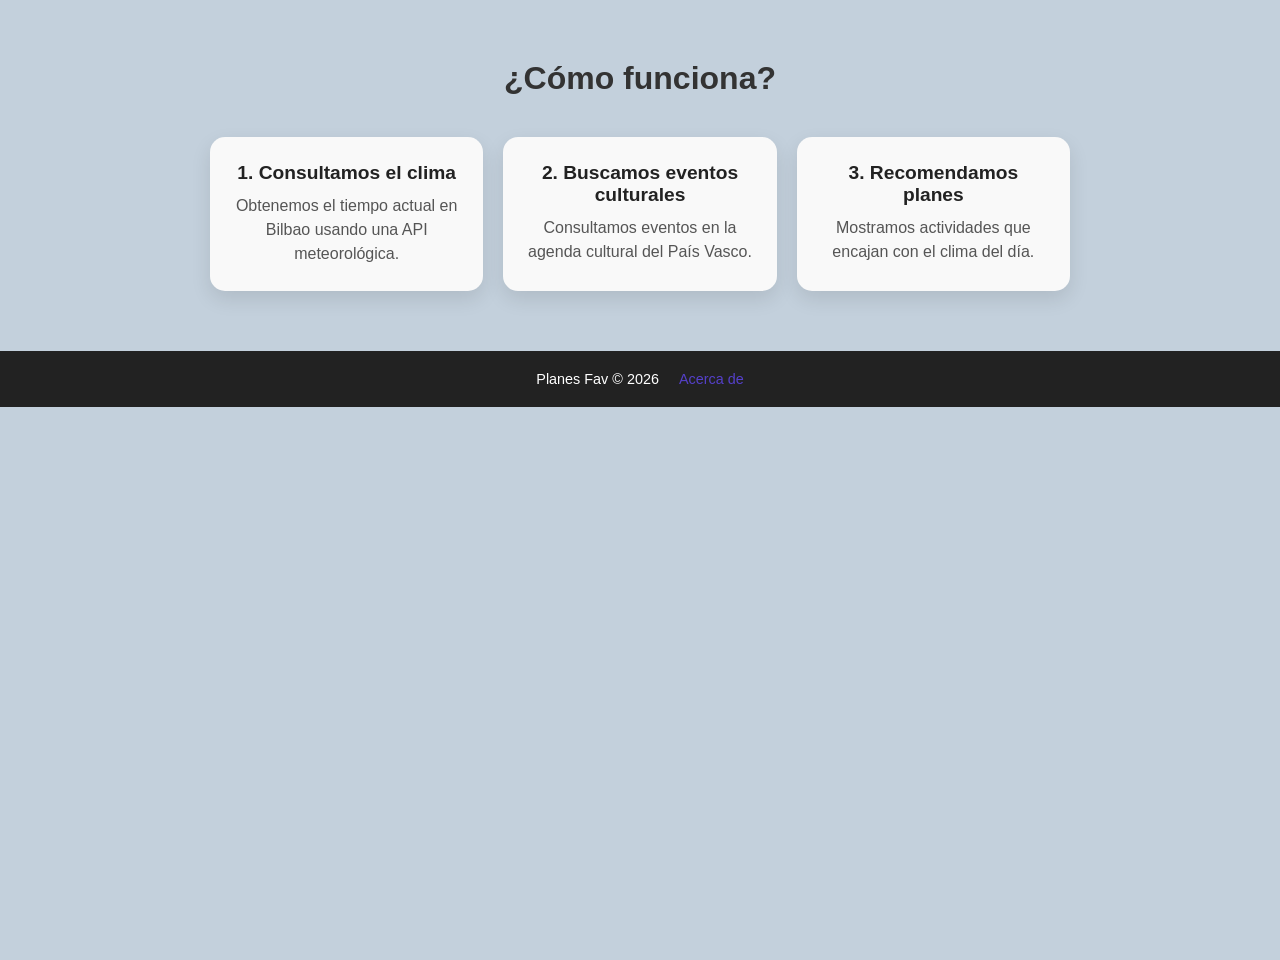
==== about.html @ a35ccf2e "Cambaiar estilos del proyecto" ====
<!DOCTYPE html>
<html lang="en">

<head>
    <meta charset="UTF-8">
    <meta name="viewport" content="width=device-width, initial-scale=1.0">
    <title>Acerca de</title>
    <link rel="icon" type="image/x-icon" href="./assets/favicon.ico">
    <link rel="stylesheet" href="src/css/about.css">
    <link rel="stylesheet" href="src/css/index.css">

</head>

<body>
    <section id="about" class="about-section">
        <h2>¿Cómo funciona?</h2>
        <div class="steps">
            <div class="step">
                <h3>1. Consultamos el clima</h3>
                <p>Obtenemos el tiempo actual en Bilbao usando una API meteorológica.</p>
            </div>
            <div class="step">
                <h3>2. Buscamos eventos culturales</h3>
                <p>Consultamos eventos en la agenda cultural del País Vasco.</p>
            </div>
            <div class="step">
                <h3>3. Recomendamos planes</h3>
                <p>Mostramos actividades que encajan con el clima del día.</p>
            </div>
        </div>
    </section>
    <footer class="footer" id="footer"> </footer>
    <script type="module" src="src/components/footer.js"></script>

</body>

</html>
---- src/css/about.css ----
@import url('styles.css');

.about-section {
    max-width: 900px;
    margin: 60px auto;
    padding: 0 20px;
    text-align: center;
    font-family: 'Segoe UI', Tahoma, Geneva, Verdana, sans-serif;
}

.about-section h2 {
    font-size: 2rem;
    margin-bottom: 40px;
    color: #333;
}

.steps {
    display: flex;
    flex-wrap: wrap;
    gap: 20px;
    justify-content: center;
}

.step {
    background: #f9f9f9;
    padding: 25px 20px;
    border-radius: 15px;
    box-shadow: 0 8px 20px rgba(0, 0, 0, 0.1);
    flex: 1 1 250px;
    transition: transform 0.3s, box-shadow 0.3s;
}

.step:hover {
    transform: translateY(-5px);
    box-shadow: 0 12px 25px rgba(0, 0, 0, 0.15);
}

.step h3 {
    font-size: 1.2rem;
    color: #222;
    margin-bottom: 10px;
}

.step p {
    font-size: 1rem;
    color: #555;
    line-height: 1.5;
}


/* Responsive móvil */
@media (max-width: 600px) {
    .steps {
        flex-direction: column;
        align-items: center;
    }
}
---- src/css/index.css ----
@import url('styles.css');


/* NAVBAR */
.navbar {
  display: flex;
  justify-content: space-between;
  align-items: center;
  padding: 0.5rem 1rem;
}

.nav-left a {
  display: flex;
  align-items: center;
}

.nav-left .logo {
  width: 135px;
  height: auto;
  object-fit: contain;
}

.nav-right a {
  display: flex;
  align-items: center;
}

/* SECCIONES */
.weather-section {
  display: flex;
  justify-content: center;
  padding: 20px;
}

.weather-card {
  background: var(--primary);
  backdrop-filter: blur(8px);
  border-radius: 24px;
  padding: 20px 40px;
  color: var(--bg-card);
  border: 1px solid rgba(255, 255, 255, 0.3);
  text-align: center;
}

.weather-card h2 {
  font-size: 1.2rem;
  margin-bottom: 15px;
  font-weight: 600;
}

.weather-content {
  display: flex;
  gap: 30px;
  justify-content: center;
  align-items: center;
}

.weather-item {
  display: flex;
  flex-direction: column;
  gap: 4px;
}

.weather-item .label {
  font-size: 0.7rem;
  text-transform: uppercase;
  letter-spacing: 1px;
  opacity: 0.8;
}

.weather-item .value {
  font-size: 1.1rem;
  font-weight: 600;
}

/* FOOTER */
.footer {
  display: flex;
  justify-content: center;
  align-items: center;
  gap: 20px;
  padding: 20px;
  margin-top: auto;
  background: #222;
  color: #fff;
  font-size: 0.9rem;
}

.footer p {
  margin: 0;
}


@media(max-width: 480px) {
  .navbar {
    flex-direction: column;
    gap: 0.5rem;
    padding: 1rem;
  }

  .nav-left,
  .nav-right {
    justify-content: center;
  }

  .login-btn {
    width: 100%;
    text-align: center;
  }
}
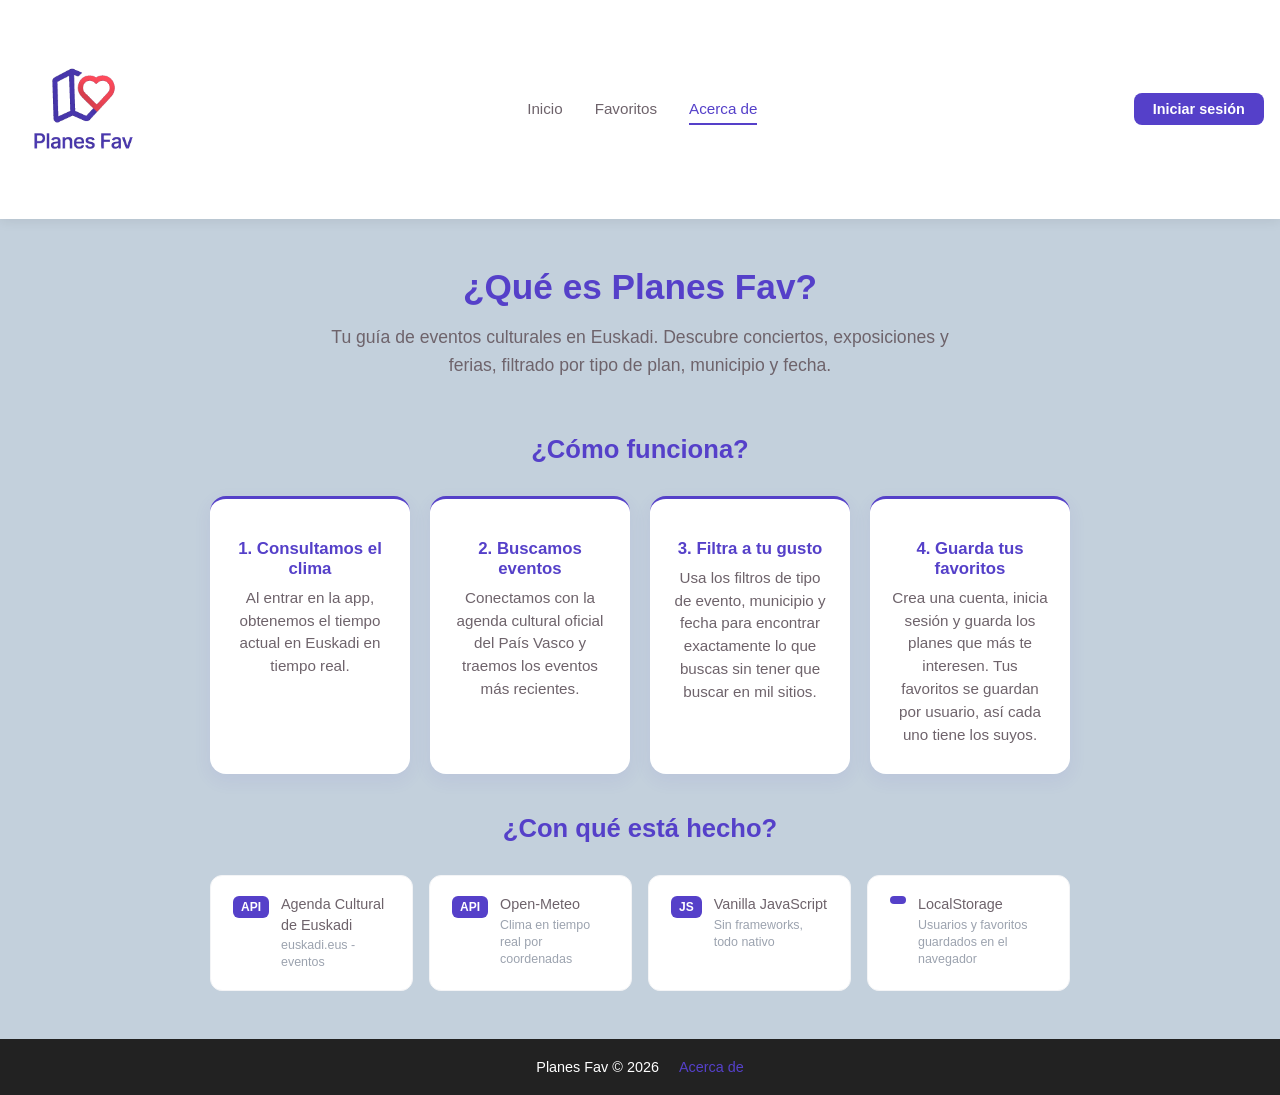
==== commit 55031f13: "Añade página de favoritos (favorites.html) y conecta con lógica de favoritos para renderizar cards  " ====
--- a/about.html
+++ b/about.html
@@ -1,35 +1,81 @@
 <!DOCTYPE html>
-<html lang="en">
+<html lang="es">
 
 <head>
     <meta charset="UTF-8">
     <meta name="viewport" content="width=device-width, initial-scale=1.0">
     <title>Acerca de</title>
     <link rel="icon" type="image/x-icon" href="./assets/favicon.ico">
+    <link rel="stylesheet" href="src/css/styles.css">
+    <link rel="stylesheet" href="src/css/nav.css">
+    <link rel="stylesheet" href="src/css/index.css">
     <link rel="stylesheet" href="src/css/about.css">
-    <link rel="stylesheet" href="src/css/index.css">
-
 </head>
 
 <body>
-    <section id="about" class="about-section">
-        <h2>¿Cómo funciona?</h2>
-        <div class="steps">
-            <div class="step">
-                <h3>1. Consultamos el clima</h3>
-                <p>Obtenemos el tiempo actual en Bilbao usando una API meteorológica.</p>
+
+    <nav class="navbar" id="navbar"></nav>
+
+    <main class="page-main">
+
+        <section class="about-hero">
+            <h1>¿Qué es Planes Fav?</h1>
+            <p>Tu guía de eventos culturales en Euskadi. Descubre conciertos, exposiciones y ferias, filtrado por tipo de plan, municipio y fecha.</p>
+        </section>
+
+        <section class="about-section">
+            <h2>¿Cómo funciona?</h2>
+            <div class="steps">
+                <div class="step">
+                    <div class="step-icon"></div>
+                    <h3>1. Consultamos el clima</h3>
+                    <p>Al entrar en la app, obtenemos el tiempo actual en Euskadi en tiempo real.</p>
+                </div>
+                <div class="step">
+                    <div class="step-icon"></div>
+                    <h3>2. Buscamos eventos</h3>
+                    <p>Conectamos con la agenda cultural oficial del País Vasco y traemos los eventos más recientes.</p>
+                </div>
+                <div class="step">
+                    <div class="step-icon"></div>
+                    <h3>3. Filtra a tu gusto</h3>
+                    <p>Usa los filtros de tipo de evento, municipio y fecha para encontrar exactamente lo que buscas sin tener que buscar en mil sitios.</p>
+                </div>
+                <div class="step">
+                    <div class="step-icon"></div>
+                    <h3>4. Guarda tus favoritos</h3>
+                    <p>Crea una cuenta, inicia sesión y guarda los planes que más te interesen. Tus favoritos se guardan por usuario, así cada uno tiene los suyos.</p>
+                </div>
             </div>
-            <div class="step">
-                <h3>2. Buscamos eventos culturales</h3>
-                <p>Consultamos eventos en la agenda cultural del País Vasco.</p>
+        </section>
+
+        <section class="about-section about-tech">
+            <h2>¿Con qué está hecho?</h2>
+            <div class="tech-grid">
+                <div class="tech-item">
+                    <span class="tech-badge">API</span>
+                    <p>Agenda Cultural de Euskadi <br><small>euskadi.eus - eventos</small></p>
+                </div>
+                <div class="tech-item">
+                    <span class="tech-badge">API</span>
+                    <p>Open-Meteo <br><small>Clima en tiempo real por coordenadas</small></p>
+                </div>
+                <div class="tech-item">
+                    <span class="tech-badge">JS</span>
+                    <p>Vanilla JavaScript <br><small>Sin frameworks, todo nativo</small></p>
+                </div>
+                <div class="tech-item">
+                    <span class="tech-badge"></span>
+                    <p>LocalStorage <br><small>Usuarios y favoritos guardados en el navegador</small></p>
+                </div>
             </div>
-            <div class="step">
-                <h3>3. Recomendamos planes</h3>
-                <p>Mostramos actividades que encajan con el clima del día.</p>
-            </div>
-        </div>
-    </section>
-    <footer class="footer" id="footer"> </footer>
+        </section>
+
+    </main>
+
+    <footer class="footer" id="footer"></footer>
+
+    <script src="src/components/nav.js"></script>
     <script type="module" src="src/components/footer.js"></script>
 
 </body>
--- a/src/css/styles.css
+++ b/src/css/styles.css
@@ -0,0 +1,52 @@
+:root {
+    --primary: #5540C9;
+    --secondary: #c3d0dc;
+    --bg-btn-hover: #6366f1;
+    --bg-card: #ffffff;
+    --text-main: #6E636B;
+    --text-light: #f3f4f6;
+    --icon-fav: #ff4b5c;
+}
+
+* {
+    box-sizing: border-box;
+    padding: 0;
+    margin: 0;
+}
+
+body {
+    background: var(--secondary);
+    font-family: sans-serif;
+    min-height: 100vh;
+    display: flex;
+    flex-direction: column;
+}
+
+main,
+.page-main {
+    flex: 1;
+}
+
+button {
+    width: 100%;
+    padding: 12px;
+    background-color: var(--primary);
+    color: var(--bg-card);
+    border: none;
+    border-radius: 10px;
+    cursor: pointer;
+    font-size: 16px;
+}
+
+button:hover {
+    background-color: var(--bg-btn-hover);
+}
+
+a {
+    color: var(--primary);
+    text-decoration: none;
+}
+
+a:hover {
+    color: var(--bg-btn-hover);
+}
--- a/src/css/nav.css
+++ b/src/css/nav.css
@@ -0,0 +1,113 @@
+.navbar {
+    display: flex;
+    justify-content: space-between;
+    align-items: center;
+    padding: 0.75rem 2rem;
+    background: var(--bg-card);
+    box-shadow: 0 2px 12px rgba(0, 0, 0, 0.08);
+    position: sticky;
+    top: 0;
+    z-index: 100;
+}
+
+.nav-left .logo {
+    width: 120px;
+    height: auto;
+    object-fit: contain;
+    display: block;
+}
+
+.nav-links {
+    display: flex;
+    gap: 2rem;
+    align-items: center;
+}
+
+.nav-links a {
+    color: var(--text-main);
+    font-weight: 500;
+    font-size: 0.95rem;
+    padding: 0.4rem 0;
+    border-bottom: 2px solid transparent;
+    transition: 0.2s;
+}
+
+.nav-links a:hover,
+.nav-links a.active {
+    color: var(--primary);
+    border-bottom-color: var(--primary);
+}
+
+.nav-right {
+    display: flex;
+    align-items: center;
+    gap: 1rem;
+}
+
+.nav-user {
+    display: flex;
+    align-items: center;
+    gap: 0.75rem;
+}
+
+.nav-username {
+    font-size: 0.9rem;
+    color: var(--text-main);
+    font-weight: 500;
+}
+
+.btn-login,
+.btn-logout {
+    width: auto;
+    padding: 0.5rem 1.2rem;
+    font-size: 0.9rem;
+    border-radius: 8px;
+    cursor: pointer;
+    font-weight: 600;
+    transition: 0.2s;
+}
+
+.btn-login {
+    background: var(--primary);
+    color: var(--bg-card);
+    border: none;
+}
+
+.btn-login:hover {
+    background: var(--bg-btn-hover);
+}
+
+.btn-logout {
+    background: transparent;
+    color: var(--primary);
+    border: 2px solid var(--primary);
+}
+
+.btn-logout:hover {
+    background: var(--primary);
+    color: var(--bg-card);
+}
+
+@media (max-width: 600px) {
+    .navbar {
+        flex-wrap: wrap;
+        gap: 0.75rem;
+        padding: 0.75rem 1rem;
+    }
+
+    .nav-links {
+        order: 3;
+        width: 100%;
+        justify-content: center;
+        gap: 1.5rem;
+    }
+
+    .nav-left,
+    .nav-right {
+        flex: 1;
+    }
+
+    .nav-right {
+        justify-content: flex-end;
+    }
+}
--- a/src/css/index.css
+++ b/src/css/index.css
@@ -1,7 +1,5 @@
 @import url('styles.css');
 
-
-/* NAVBAR */
 .navbar {
   display: flex;
   justify-content: space-between;
@@ -25,7 +23,28 @@
   align-items: center;
 }
 
-/* SECCIONES */
+.filter-bar {
+  display: flex;
+  flex-wrap: wrap;
+  gap: 0.5rem;
+  align-items: center;
+  padding: 0.75rem 1rem;
+  background: var(--bg-card);
+  border-bottom: 1px solid var(--text-light);
+}
+ 
+.filter-bar select,
+.filter-bar input[type="date"] {
+  flex: 1 1 140px;
+  min-width: 0;
+  padding: 0.4rem 0.6rem;
+  border: 1px solid #d1d5db;
+  border-radius: 8px;
+  font-size: 0.9rem;
+  background: white;
+  color: var(--text-main);
+}
+
 .weather-section {
   display: flex;
   justify-content: center;
@@ -40,6 +59,8 @@
   color: var(--bg-card);
   border: 1px solid rgba(255, 255, 255, 0.3);
   text-align: center;
+  width: 100%;
+  max-width: 600px;
 }
 
 .weather-card h2 {
@@ -73,7 +94,6 @@
   font-weight: 600;
 }
 
-/* FOOTER */
 .footer {
   display: flex;
   justify-content: center;
@@ -90,8 +110,7 @@
   margin: 0;
 }
 
-
-@media(max-width: 480px) {
+@media(max-width: 540px) {
   .navbar {
     flex-direction: column;
     gap: 0.5rem;
@@ -107,4 +126,24 @@
     width: 100%;
     text-align: center;
   }
+
+  .filter-bar {
+    flex-direction: column;
+    align-items: stretch;
+  }
+ 
+  .filter-bar select,
+  .filter-bar input[type="date"] {
+    width: 100%;
+    flex: unset;
+  }
+
+    .weather-card {
+    padding: 16px 20px;
+  }
+ 
+  .weather-content {
+    gap: 16px;
+  }
+ 
 }
--- a/src/css/about.css
+++ b/src/css/about.css
@@ -1,17 +1,35 @@
 @import url('styles.css');
+
+.about-hero {
+    text-align: center;
+    padding: 3rem 20px 1rem;
+    max-width: 700px;
+    margin: 0 auto;
+}
+
+.about-hero h1 {
+    font-size: 2.2rem;
+    color: var(--primary);
+    margin-bottom: 1rem;
+}
+
+.about-hero p {
+    font-size: 1.1rem;
+    color: var(--text-main);
+    line-height: 1.6;
+}
 
 .about-section {
     max-width: 900px;
-    margin: 60px auto;
+    margin: 2.5rem auto;
     padding: 0 20px;
     text-align: center;
-    font-family: 'Segoe UI', Tahoma, Geneva, Verdana, sans-serif;
 }
 
 .about-section h2 {
-    font-size: 2rem;
-    margin-bottom: 40px;
-    color: #333;
+    font-size: 1.6rem;
+    margin-bottom: 2rem;
+    color: var(--primary);
 }
 
 .steps {
@@ -22,36 +40,105 @@
 }
 
 .step {
-    background: #f9f9f9;
-    padding: 25px 20px;
-    border-radius: 15px;
-    box-shadow: 0 8px 20px rgba(0, 0, 0, 0.1);
-    flex: 1 1 250px;
-    transition: transform 0.3s, box-shadow 0.3s;
+    background: var(--bg-card);
+    padding: 28px 22px;
+    border-radius: 16px;
+    box-shadow: 0 6px 18px rgba(85, 64, 201, 0.08);
+    flex: 1 1 200px;
+    transition: 0.3s;
+    border-top: 3px solid var(--primary);
 }
 
 .step:hover {
-    transform: translateY(-5px);
-    box-shadow: 0 12px 25px rgba(0, 0, 0, 0.15);
+    transform: translateY(-6px);
+    box-shadow: 0 12px 28px rgba(85, 64, 201, 0.15);
+}
+
+.step-icon {
+    font-size: 2rem;
+    margin-bottom: 0.75rem;
 }
 
 .step h3 {
-    font-size: 1.2rem;
-    color: #222;
-    margin-bottom: 10px;
+    font-size: 1.05rem;
+    color: var(--primary);
+    margin-bottom: 8px;
+    font-weight: 700;
 }
 
 .step p {
-    font-size: 1rem;
-    color: #555;
+    font-size: 0.95rem;
+    color: var(--text-main);
     line-height: 1.5;
 }
 
+.about-tech {
+    margin-bottom: 3rem;
+}
 
-/* Responsive móvil */
+.tech-grid {
+    display: flex;
+    flex-wrap: wrap;
+    gap: 16px;
+    justify-content: center;
+}
+
+.tech-item {
+    background: var(--bg-card);
+    border: 1px solid var(--text-light);
+    border-radius: 12px;
+    padding: 18px 22px;
+    flex: 1 1 180px;
+    text-align: left;
+    display: flex;
+    align-items: flex-start;
+    gap: 12px;
+    transition: 0.2s;
+}
+
+.tech-item:hover {
+    box-shadow: 0 6px 18px rgba(85, 64, 201, 0.1);
+}
+
+.tech-badge {
+    background: var(--primary);
+    color: var(--bg-card);
+    font-size: 0.75rem;
+    font-weight: bold;
+    padding: 4px 8px;
+    border-radius: 6px;
+    white-space: nowrap;
+    margin-top: 2px;
+    flex-shrink: 0;
+}
+
+.tech-item p {
+    font-size: 0.9rem;
+    color: var(--text-main);
+    line-height: 1.4;
+}
+
+.tech-item small {
+    display: block;
+    font-size: 0.78rem;
+    color: #9ca3af;
+    margin-top: 2px;
+}
+
 @media (max-width: 600px) {
-    .steps {
+    .about-hero h1 {
+        font-size: 1.7rem;
+    }
+
+    .steps,
+    .tech-grid {
         flex-direction: column;
-        align-items: center;
+        align-items: stretch;
+    }
+
+    .step,
+    .tech-item {
+        flex: unset;
+        width: 100%;
     }
 }
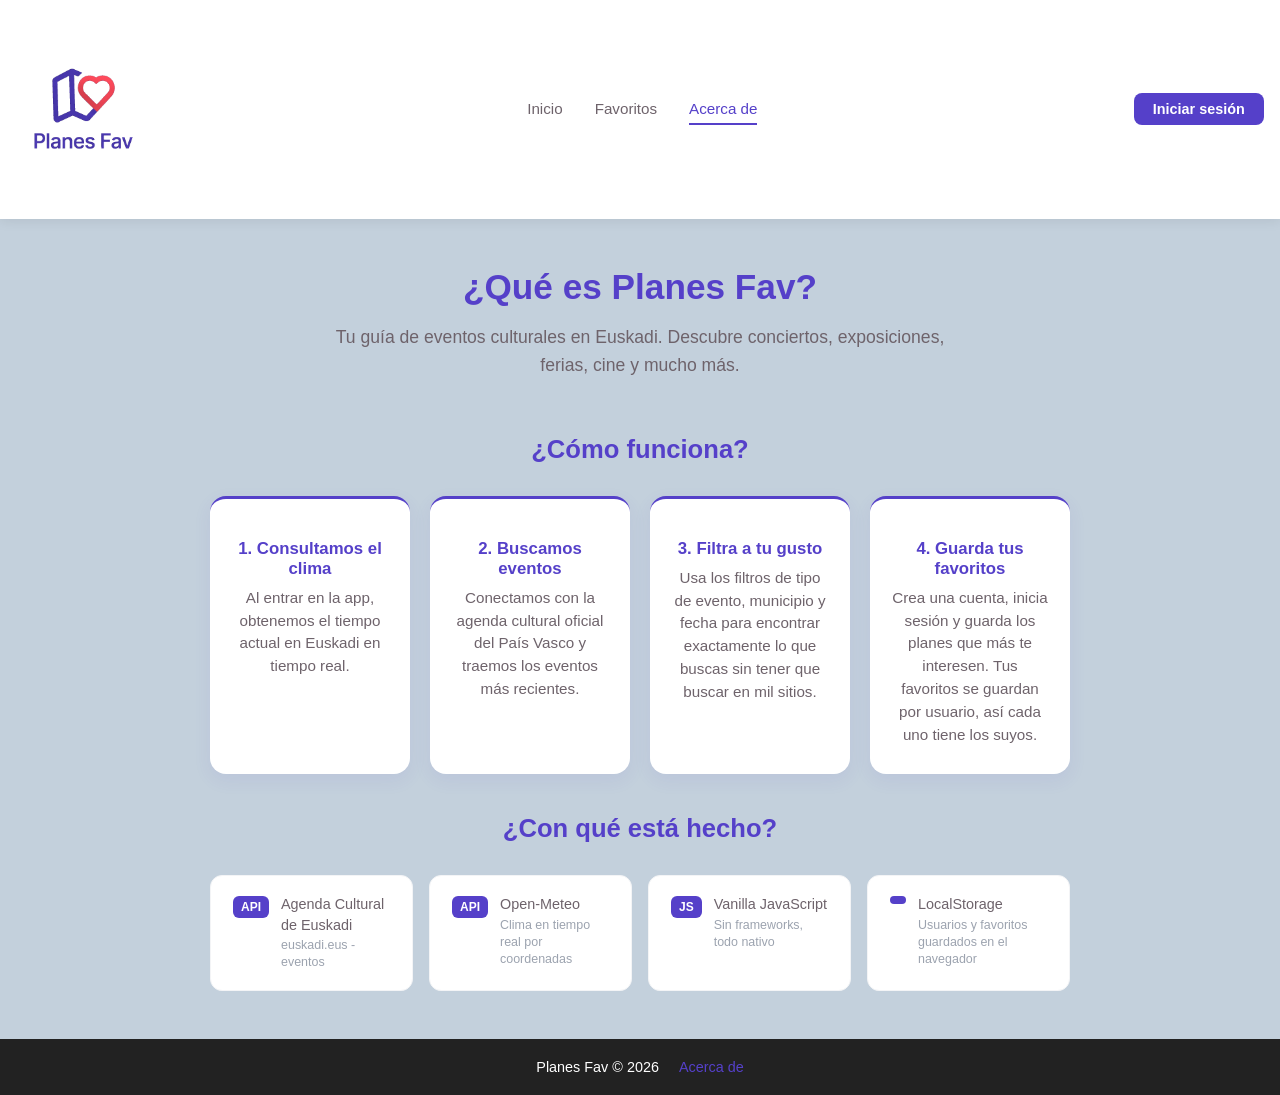
==== commit 8c287e18: "Cambios en estructura html, estilos css y lógica de la app" ====
--- a/about.html
+++ b/about.html
@@ -20,7 +20,7 @@
 
         <section class="about-hero">
             <h1>¿Qué es Planes Fav?</h1>
-            <p>Tu guía de eventos culturales en Euskadi. Descubre conciertos, exposiciones y ferias, filtrado por tipo de plan, municipio y fecha.</p>
+            <p>Tu guía de eventos culturales en Euskadi. Descubre conciertos, exposiciones, ferias, cine y mucho más.</p>
         </section>
 
         <section class="about-section">
--- a/src/css/index.css
+++ b/src/css/index.css
@@ -22,21 +22,38 @@
   display: flex;
   align-items: center;
 }
-
 .filter-bar {
   display: flex;
+  flex-direction: row;
   flex-wrap: wrap;
-  gap: 0.5rem;
-  align-items: center;
-  padding: 0.75rem 1rem;
+  gap: 0.75rem;
+  align-items: flex-end;
+  padding: 0.75rem 1.5rem;
   background: var(--bg-card);
   border-bottom: 1px solid var(--text-light);
 }
  
-.filter-bar select,
-.filter-bar input[type="date"] {
-  flex: 1 1 140px;
+.filter-label {
+  display: flex;
+  flex-direction: column;
+  gap: 0.25rem;
+  flex: 1 1 160px;
   min-width: 0;
+  max-width: 280px;
+}
+ 
+.filter-label span {
+  font-size: 0.75rem;
+  font-weight: 600;
+  color: var(--text-main);
+  text-transform: uppercase;
+  letter-spacing: 0.5px;
+}
+ 
+.filter-label select,
+.filter-label input[type="date"],
+.filter-label #date-filter input {
+  width: 100%;
   padding: 0.4rem 0.6rem;
   border: 1px solid #d1d5db;
   border-radius: 8px;
@@ -127,18 +144,17 @@
     text-align: center;
   }
 
-  .filter-bar {
+ .filter-bar {
     flex-direction: column;
-    align-items: stretch;
   }
  
-  .filter-bar select,
-  .filter-bar input[type="date"] {
+  .filter-label {
+    flex: unset;
     width: 100%;
-    flex: unset;
+    max-width: 100%;
   }
-
-    .weather-card {
+  
+  .weather-card {
     padding: 16px 20px;
   }
  
